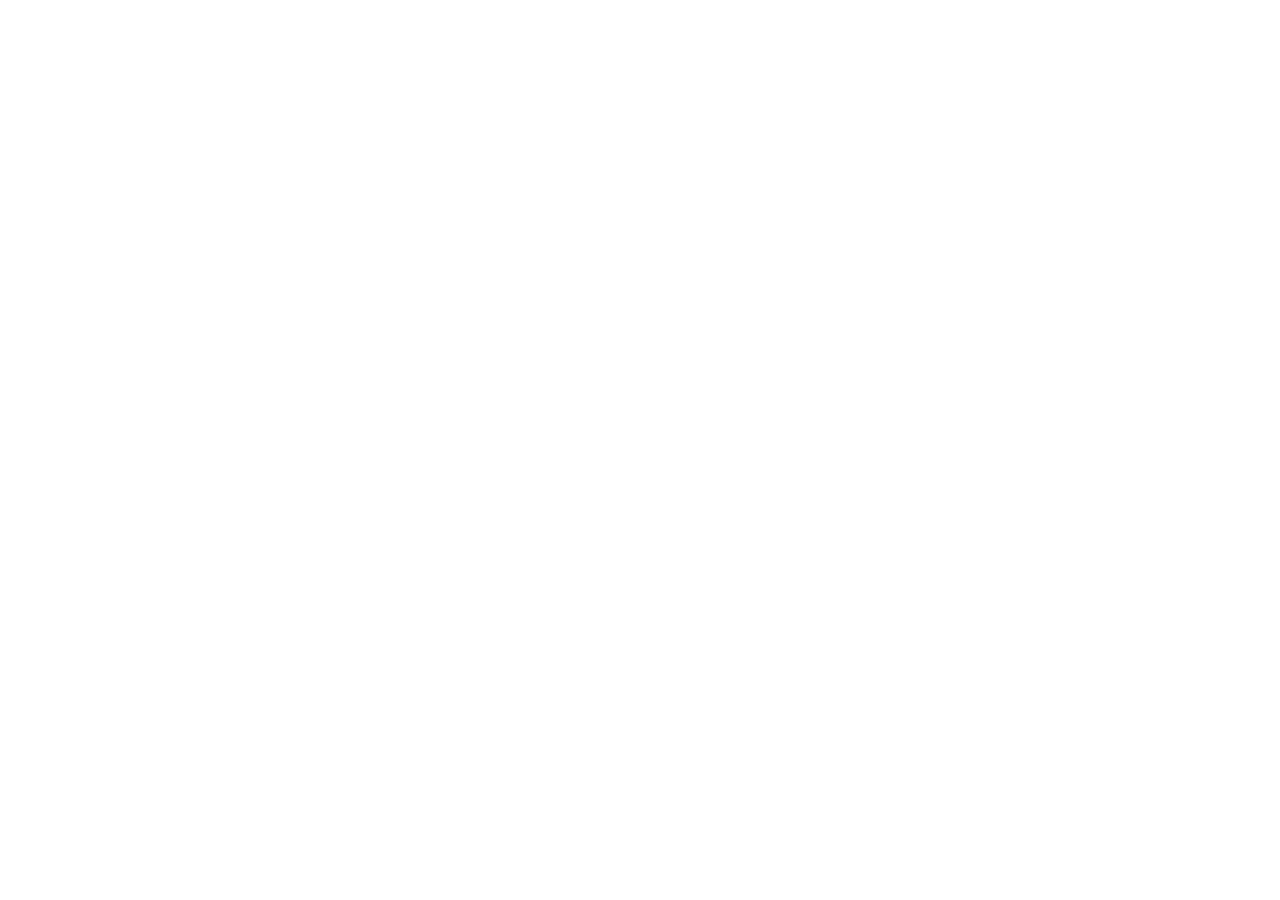
==== index.html @ 169adacf "Add blank GitHub Pages canvas" ====
<!doctype html>
<html lang="en">
  <head>
    <meta charset="utf-8">
    <meta name="viewport" content="width=device-width, initial-scale=1">
    <title>Cormac Reilly</title>
  </head>
  <body>
    <!-- Start designing here. -->
  </body>
</html>
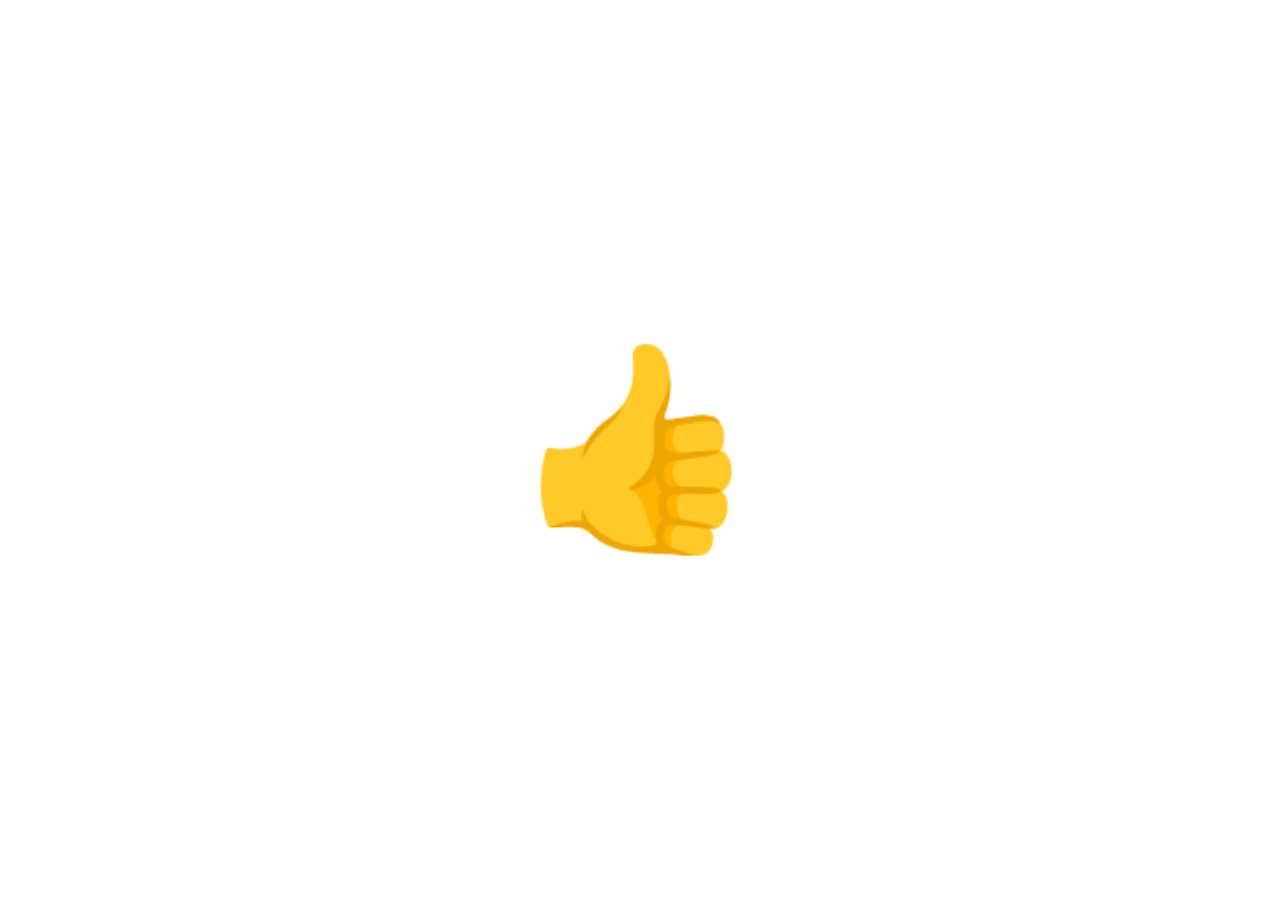
==== commit 89b3b830: "Add thumbs up" ====
--- a/index.html
+++ b/index.html
@@ -3,9 +3,18 @@
   <head>
     <meta charset="utf-8">
     <meta name="viewport" content="width=device-width, initial-scale=1">
-    <title>Cormac Reilly</title>
+    <title>👍</title>
+    <style>
+      body {
+        display: grid;
+        min-height: 100vh;
+        margin: 0;
+        place-items: center;
+        font-size: clamp(5rem, 20vw, 12rem);
+      }
+    </style>
   </head>
   <body>
-    <!-- Start designing here. -->
+    <main aria-label="Thumbs up">👍</main>
   </body>
 </html>
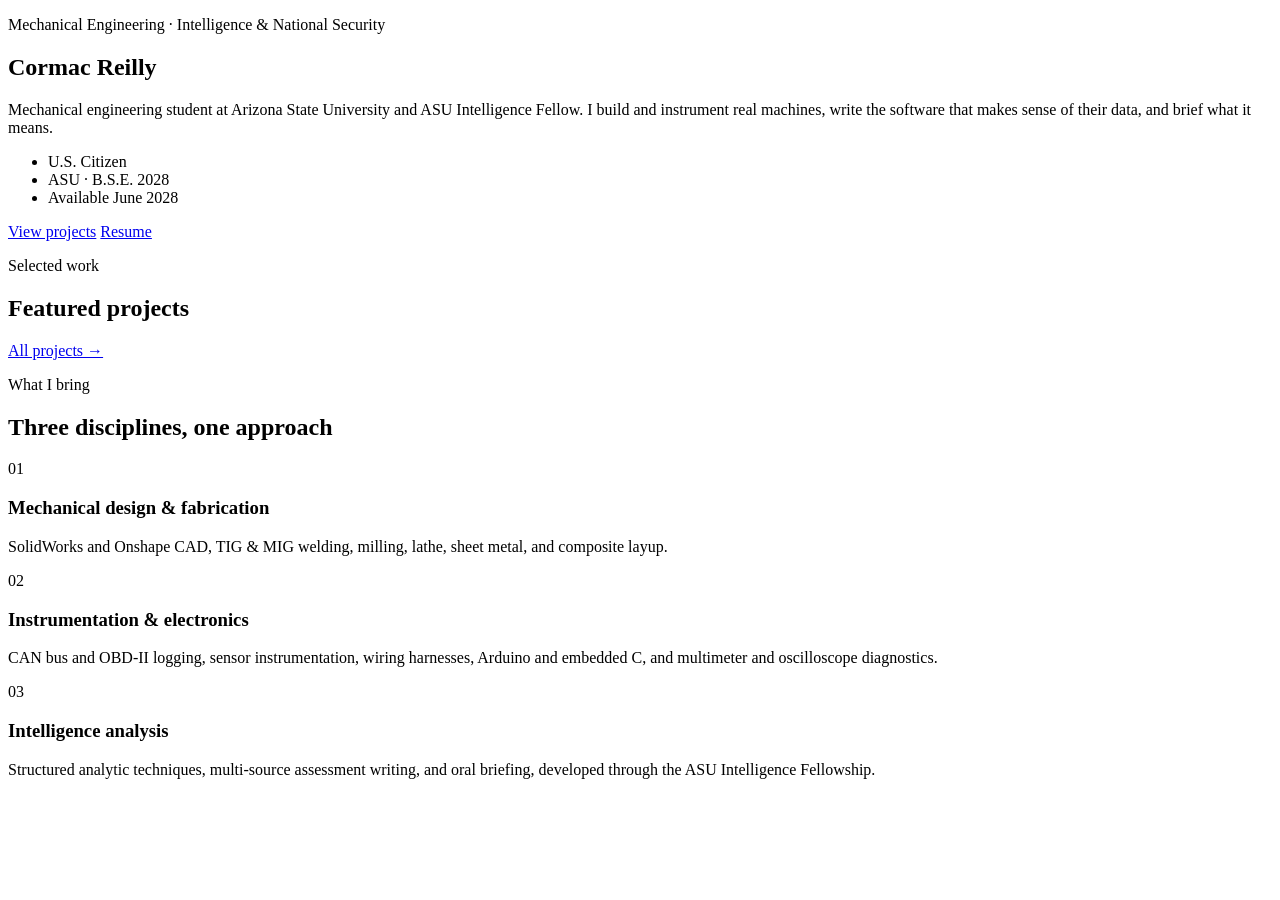
==== commit 65126717: "Publish portfolio site" ====
--- a/index.html
+++ b/index.html
@@ -1,20 +1,80 @@
 <!doctype html>
 <html lang="en">
-  <head>
-    <meta charset="utf-8">
-    <meta name="viewport" content="width=device-width, initial-scale=1">
-    <title>👍</title>
-    <style>
-      body {
-        display: grid;
-        min-height: 100vh;
-        margin: 0;
-        place-items: center;
-        font-size: clamp(5rem, 20vw, 12rem);
-      }
-    </style>
-  </head>
-  <body>
-    <main aria-label="Thumbs up">👍</main>
-  </body>
+<head>
+  <meta charset="utf-8">
+  <meta name="viewport" content="width=device-width, initial-scale=1">
+  <title>Cormac Reilly · Mechanical Engineer</title>
+  <meta name="description" content="Mechanical engineering student and ASU Intelligence Fellow working where hardware, software, and national security meet.">
+  <script>document.documentElement.classList.add("js");try{var t=localStorage.getItem("theme");if(t)document.documentElement.dataset.theme=t}catch(e){}</script>
+  <link rel="icon" href="data:image/svg+xml,%3Csvg xmlns='http://www.w3.org/2000/svg' viewBox='0 0 32 32'%3E%3Crect width='32' height='32' rx='7' fill='%23c2410c'/%3E%3Ctext x='16' y='21' font-family='monospace' font-size='13' fill='white' text-anchor='middle'%3ECR%3C/text%3E%3C/svg%3E">
+  <link rel="preconnect" href="https://fonts.googleapis.com">
+  <link rel="preconnect" href="https://fonts.gstatic.com" crossorigin>
+  <link rel="stylesheet" href="https://fonts.googleapis.com/css2?family=Inter:wght@400;500;600;700&family=JetBrains+Mono:wght@400;500&display=swap">
+  <link rel="stylesheet" href="css/style.css">
+  <script src="js/data.js" defer></script>
+  <script src="js/main.js" defer></script>
+</head>
+<body data-page="home">
+  <header class="site-header"></header>
+  <main>
+    <section class="hero">
+      <div class="container">
+        <p class="label">Mechanical Engineering · Intelligence &amp; National Security</p>
+        <h1>Cormac Reilly</h1>
+        <p class="lede">Mechanical engineering student at Arizona State University and ASU Intelligence Fellow. I build and instrument real machines, write the software that makes sense of their data, and brief what it means.</p>
+        <ul class="chips">
+          <li class="accent">U.S. Citizen</li>
+          <li>ASU · B.S.E. 2028</li>
+          <li>Available June 2028</li>
+        </ul>
+        <div class="btn-row">
+          <a class="btn btn-primary" href="projects.html">View projects</a>
+          <a class="btn" href="resume.html">Resume</a>
+        </div>
+      </div>
+    </section>
+
+    <section class="section">
+      <div class="container">
+        <div class="section-head reveal">
+          <div>
+            <p class="label">Selected work</p>
+            <h2>Featured projects</h2>
+          </div>
+          <a href="projects.html">All projects →</a>
+        </div>
+        <div class="card-grid" id="featured-grid"></div>
+      </div>
+    </section>
+
+    <section class="section">
+      <div class="container">
+        <div class="section-head reveal">
+          <div>
+            <p class="label">What I bring</p>
+            <h2>Three disciplines, one approach</h2>
+          </div>
+        </div>
+        <div class="focus-grid">
+          <article class="focus reveal">
+            <span class="num">01</span>
+            <h3>Mechanical design &amp; fabrication</h3>
+            <p>SolidWorks and Onshape CAD, TIG &amp; MIG welding, milling, lathe, sheet metal, and composite layup.</p>
+          </article>
+          <article class="focus reveal">
+            <span class="num">02</span>
+            <h3>Instrumentation &amp; electronics</h3>
+            <p>CAN bus and OBD-II logging, sensor instrumentation, wiring harnesses, Arduino and embedded C, and multimeter and oscilloscope diagnostics.</p>
+          </article>
+          <article class="focus reveal">
+            <span class="num">03</span>
+            <h3>Intelligence analysis</h3>
+            <p>Structured analytic techniques, multi-source assessment writing, and oral briefing, developed through the ASU Intelligence Fellowship.</p>
+          </article>
+        </div>
+      </div>
+    </section>
+  </main>
+  <footer class="site-footer"></footer>
+</body>
 </html>
